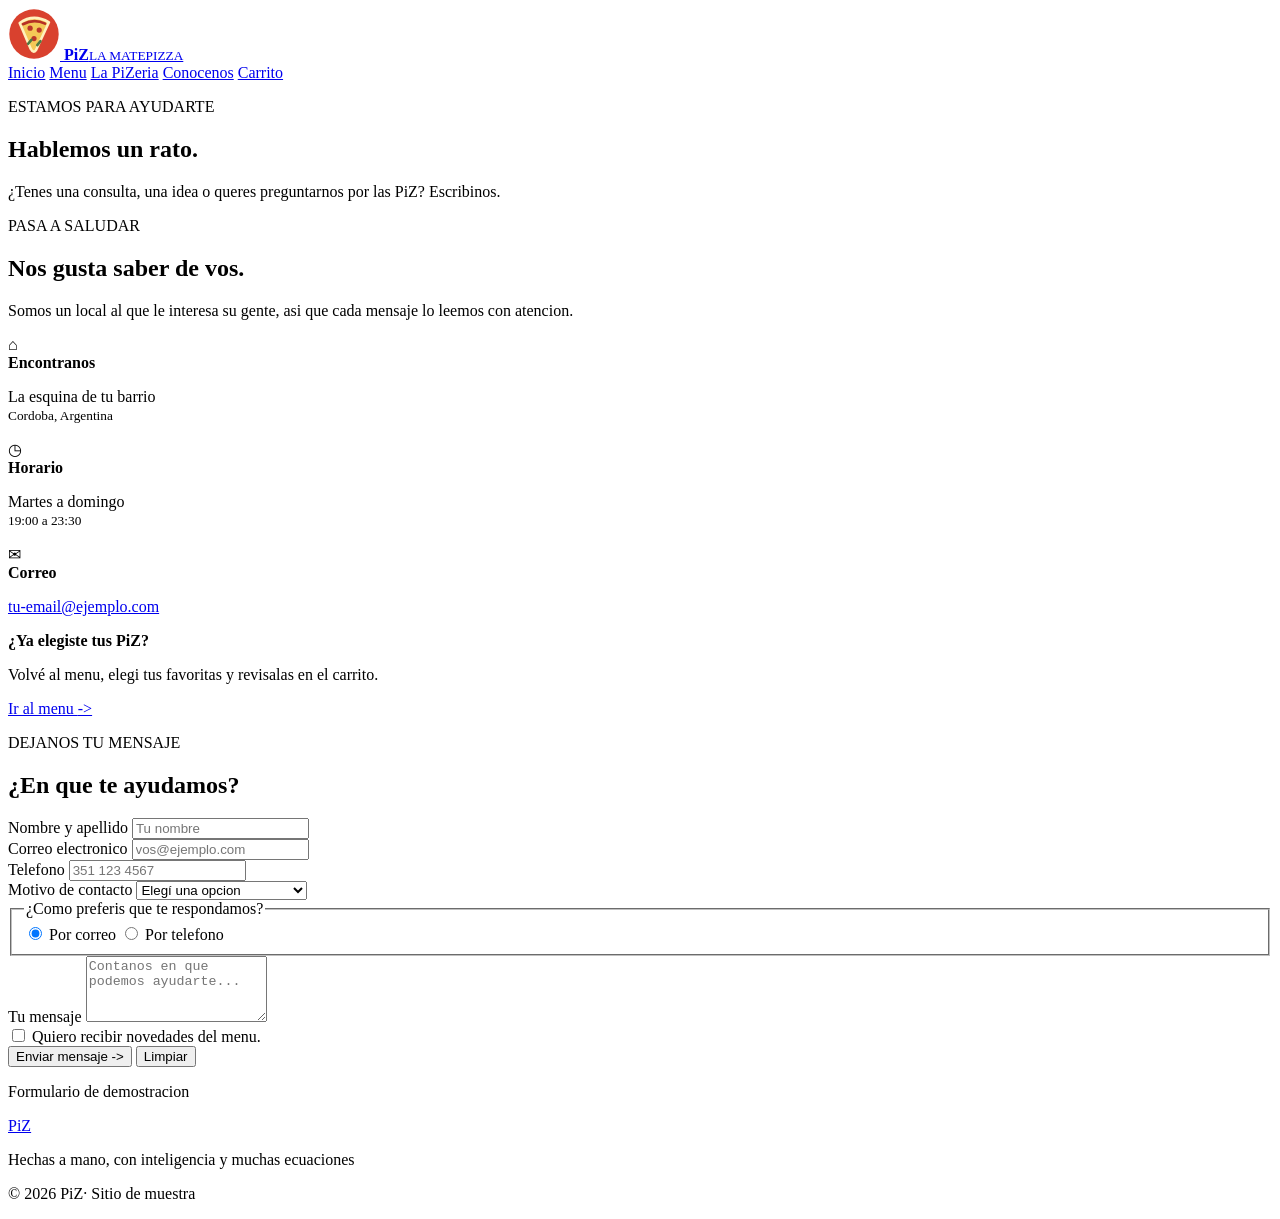
==== contact.html @ 3f4228da "error de nombre de html y terminado el contacto" ====
<!DOCTYPE html>
<html lang="en">
<head>
    <meta charset="UTF-8">
    <meta name="viewport" content="width=device-width, initial-scale=1.0">
    <title>Contacto | PiZ</title>
</head>
<body>
    <header class="headr-sit">
        <div class="container hdr-in">
            <a class="brand" href="index.html">
                <img src="assets/img/logo.svg" alt="Logo de la pizzeria" width="52" height="52">
                <span><strong>PiZ</strong><small>LA MATEPIZZA</small></span>          
            </a>
            <nav class="mn-nav" aria-label="Navegacion">
                <a href="index.html" aria-current="pagina">Inicio</a>
                <a href="menu.html">Menu</a>
                <a href="nos.html">La PiZeria</a>
                <a href="contact.html">Conocenos</a>
                <a href="menu.html#carrito" class="nav-cart">Carrito</a>
            </nav>
        </div>
    </header>
    <main class="inr-pg contact-pg">
        <section class="int-pg container">
            <p class="ceja">ESTAMOS PARA AYUDARTE</p>
            <h1>Hablemos un rato.</h1>
            <p>¿Tenes una consulta, una idea o queres preguntarnos por las PiZ? Escribinos.</p>
        </section>
        <section class="container contact-layt">
            <div class="contact-inf">
                <p class="ceja">PASA A SALUDAR</p>
                <h2>Nos gusta saber de vos.</h2>
                <p>Somos un local al que le interesa su gente, asi que cada mensaje lo leemos con atencion.</p>
                <div class="contact-dtl">
                    <span class="dtl-icn" aria-hidden="true">⌂</span>
                    <div>
                        <strong>Encontranos</strong>
                        <p>La esquina de tu barrio<br><small>Cordoba, Argentina</small></p>
                    </div>
                </div>
                <div class="contact-dtl">
                    <span class="dtl-icn" aria-hidden="true">◷</span>
                    <div>
                        <strong>Horario</strong>
                        <p>Martes a domingo<br><small>19:00 a 23:30</small></p>
                    </div>
                </div>
                <div class="contact-dtl">
                    <span class="dtl-icn" aria-hidden="true">✉</span>
                    <div>
                        <strong>Correo</strong>
                        <p><a href="mailto:tu-email@ejemplo.com">tu-email@ejemplo.com</a><br></p>
                    </div>
                </div>
                <div class="contact-tip">
                    <strong>¿Ya elegiste tus PiZ?</strong>
                    <p>Volvé al menu, elegi tus favoritas y revisalas en el carrito.</p>
                    <a class="txt-link" href="menu.html#piz">Ir al menu <span aria-hidden="true">-&gt;</span></a>
                </div>
            </div>
            <form class="contact-form" action="mailto:tu-email@ejemplo.com" method="post" enctype="text/plain">
                <p class="ceja">DEJANOS TU MENSAJE</p>
                <h2>¿En que te ayudamos?</h2>
                <div class="form-row">
                    <div class="form-field">
                        <label for="nombre">Nombre y apellido</label>
                        <input type="text" name="nombre" id="nombre" autocomplete="name" placeholder="Tu nombre" required>
                    </div>
                    <div class="form-field">
                        <label for="email">Correo electronico</label>
                        <input type="email" name="email" id="email" autocomplete="email" placeholder="vos@ejemplo.com" required>
                    </div>
                </div>
                <div class="form-row">
                    <div class="form-field">
                        <label for="telefono">Telefono</label>
                        <input type="tel" name="telefono" id="telefono" autocomplete="tel" placeholder="351 123 4567">
                    </div>
                    <div class="form-field">
                        <label for="motivo">Motivo de contacto</label>
                        <select id="motivo" name="motivo" required>
                            <option value="" selected disabled>Elegí una opcion</option>
                            <option>Consulta por el menu</option>
                            <option>Pedido o evento</option>
                            <option>Comentario o sugerencia</option>
                            <option>Otro motivo</option>
                        </select>
                    </div>
                </div>
                <fieldset class="form-field">
                    <legend>¿Como preferis que te respondamos?</legend>
                    <div class="choice-row">
                        <label><input type="radio" name="respuesta" value="email" checked> Por correo</label>
                        <label><input type="radio" name="respuesta" value="telefono"> Por telefono</label>
                    </div>
                </fieldset>
                <div class="form-field">
                    <label for="comentarios">Tu mensaje</label>
                    <textarea id="comentarios" name="comentarios" rows="4" placeholder="Contanos en que podemos ayudarte..." required></textarea>
                </div>
                <label class="check-row"><input type="checkbox" name="novedades" value="si"> Quiero recibir novedades del menu.</label>
                <div class="form-actions">
                    <button class="btn btn-primary" type="submit">Enviar mensaje <span aria-hidden="true">-&gt;</span></button>
                    <button class="btn btn-outline" type="reset">Limpiar</button>
                </div>
                <p class="form-note">Formulario de demostracion</p>
            </form>
        </section>
    </main>
    <footer class st-footer>
        <div class="container ftr-inner">
            <a href="index.html" class="ftr-brnd">PiZ</a>
            <p>Hechas a mano, con inteligencia y muchas ecuaciones</p>
            <p class="copy">© 2026 PiZ· Sitio de muestra</p>
        </div>
    </footer>
</body>
</html>
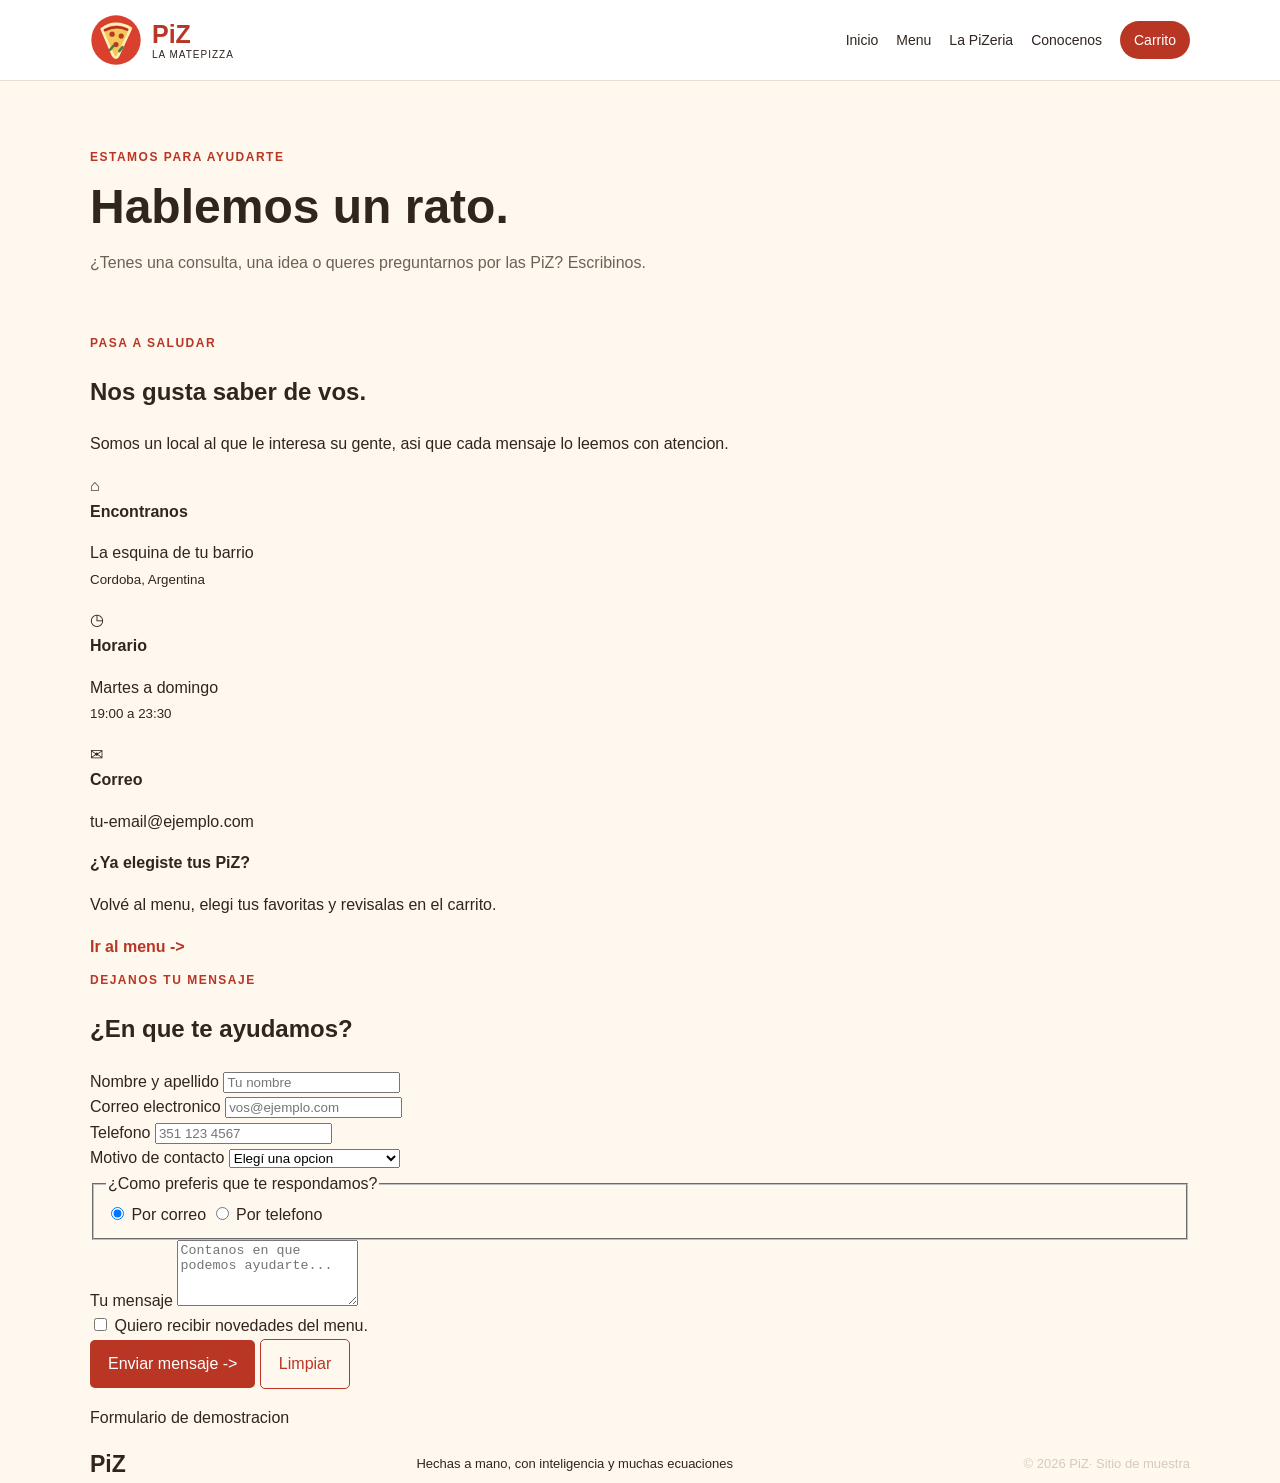
==== commit 69dd19ab: "Añadidos mas detalles a los estilos y solucionados algunos problemas" ====
--- a/contact.html
+++ b/contact.html
@@ -4,6 +4,7 @@
     <meta charset="UTF-8">
     <meta name="viewport" content="width=device-width, initial-scale=1.0">
     <title>Contacto | PiZ</title>
+    <link rel="stylesheet" href="css/style.css">
 </head>
 <body>
     <header class="headr-sit">
--- a/css/style.css
+++ b/css/style.css
@@ -0,0 +1,829 @@
+/* Estilos generales de PiZ */
+* {
+    box-sizing: border-box;
+}
+
+body {
+    margin: 0;
+    background: #fff8ef;
+    color: #30251f;
+    font-family: Arial, Helvetica, sans-serif;
+    line-height: 1.6;
+}
+
+img {
+    display: block;
+    max-width: 100%;
+    height: auto;
+}
+
+a {
+    color: inherit;
+    text-decoration: none;
+}
+
+.container {
+    width: 90%;
+    max-width: 1100px;
+    margin: 0 auto;
+}
+
+/* Encabezado y menu */
+.headr-sit {
+    background: #ffffff;
+    border-bottom: 1px solid #eaded0;
+}
+
+.hdr-in {
+    display: flex;
+    align-items: center;
+    justify-content: space-between;
+    gap: 20px;
+    padding: 14px 0;
+}
+
+.brand {
+    display: flex;
+    align-items: center;
+    gap: 10px;
+}
+
+.brand span {
+    display: flex;
+    flex-direction: column;
+    line-height: 1.2;
+}
+
+.brand strong {
+    color: #b93625;
+    font-size: 25px;
+}
+
+.brand small {
+    font-size: 10px;
+    letter-spacing: 1px;
+}
+
+.mn-nav {
+    display: flex;
+    align-items: center;
+    flex-wrap: wrap;
+    gap: 18px;
+}
+
+.mn-nav a {
+    font-size: 14px;
+}
+
+.mn-nav a:hover {
+    color: #b93625;
+}
+
+.mn-nav .nav-cart {
+    background: #b93625;
+    color: #ffffff;
+    padding: 8px 14px;
+    border-radius: 20px;
+}
+
+/* Titulos y botones */
+.ceja {
+    color: #b93625;
+    font-size: 12px;
+    font-weight: bold;
+    letter-spacing: 1.5px;
+    text-transform: uppercase;
+}
+
+.btn {
+    display: inline-block;
+    border: 0;
+    border-radius: 5px;
+    padding: 11px 18px;
+    font: inherit;
+    cursor: pointer;
+}
+
+.btn-primary {
+    background: #b93625;
+    color: #ffffff;
+}
+
+.btn-primary:hover {
+    background: #922b1e;
+}
+
+.btn-light {
+    background: #fff8ef;
+    color: #30251f;
+}
+
+.btn-outline {
+    border: 1px solid #b93625;
+    background: transparent;
+    color: #b93625;
+}
+
+.txt-link {
+    color: #b93625;
+    font-weight: bold;
+}
+
+/* Parte principal de Inicio */
+.hero {
+    width: 90%;
+    max-width: 1100px;
+    margin: 55px auto;
+    display: grid;
+    grid-template-columns: 1fr 1fr;
+    align-items: center;
+    gap: 35px;
+}
+
+.copy-h h1 {
+    margin: 10px 0;
+    font-size: clamp(34px, 5vw, 58px);
+    line-height: 1.08;
+}
+
+.copy-h h1 em {
+    color: #b93625;
+    font-style: normal;
+}
+
+.desc-h {
+    max-width: 500px;
+    color: #6e6057;
+}
+
+.act-h a {
+    display: inline-block;
+    margin-top: 10px;
+    background: #b93625;
+    color: #ffffff;
+    padding: 11px 18px;
+    border-radius: 5px;
+}
+
+.nts-h {
+    display: flex;
+    flex-wrap: wrap;
+    gap: 15px;
+    margin-top: 22px;
+    font-size: 13px;
+}
+
+.nt-icn {
+    color: #b93625;
+    font-weight: bold;
+    margin-right: 5px;
+}
+
+.stmp-rnd {
+    display: inline-block;
+    background: #f0d7bd;
+    padding: 12px;
+    border-radius: 50%;
+    font-size: 11px;
+    text-align: center;
+}
+
+.capt-h {
+    display: flex;
+    flex-wrap: wrap;
+    gap: 10px;
+    margin-top: 8px;
+    color: #6e6057;
+    font-size: 13px;
+}
+
+.capt-strs {
+    color: #b93625;
+}
+
+.ticker {
+    background: #30251f;
+    color: #ffffff;
+    padding: 13px 5%;
+    text-align: center;
+    font-size: 12px;
+    letter-spacing: 1px;
+}
+
+/* Titulos de las otras paginas */
+.inr-pg {
+    padding-top: 25px;
+}
+
+.int-pg {
+    padding-top: 30px;
+    padding-bottom: 30px;
+}
+
+.int-pg h1 {
+    margin: 8px 0;
+    font-size: clamp(32px, 4vw, 48px);
+    line-height: 1.15;
+}
+
+.int-pg > p:last-child {
+    max-width: 650px;
+    color: #6e6057;
+}
+
+/* Presentacion de la pizzeria */
+.about-story {
+    display: grid;
+    grid-template-columns: 1fr 1fr;
+    align-items: center;
+    gap: 35px;
+    padding-top: 20px;
+    padding-bottom: 55px;
+}
+
+.about-img img {
+    width: 100%;
+    border-radius: 8px;
+}
+
+.about-copy h2 {
+    margin: 8px 0;
+    line-height: 1.2;
+}
+
+.about-copy p {
+    color: #6e6057;
+}
+
+.about-values {
+    display: flex;
+    flex-wrap: wrap;
+    gap: 22px;
+    margin: 25px 0;
+}
+
+.about-values div {
+    display: flex;
+    flex-direction: column;
+    gap: 4px;
+}
+
+.about-values strong {
+    color: #b93625;
+    font-size: 22px;
+}
+
+.about-values span {
+    font-size: 13px;
+}
+
+/* Franja de invitacion */
+.cta-band {
+    background: #b93625;
+    color: #ffffff;
+    padding: 30px 0;
+    margin-top: 20px;
+}
+
+.cta-inner {
+    display: flex;
+    align-items: center;
+    justify-content: space-between;
+    gap: 25px;
+}
+
+.cta-inner h2 {
+    margin: 5px 0;
+}
+
+.cta-inner p {
+    margin: 5px 0;
+}
+
+.cta-inner .ceja {
+    color: #ffe0c9;
+}
+
+/* Pie de pagina */
+.st-footer {
+    background: #30251f;
+    color: #ffffff;
+    padding: 24px 0;
+    margin-top: 35px;
+}
+
+.ftr-inner {
+    display: flex;
+    align-items: center;
+    justify-content: space-between;
+    flex-wrap: wrap;
+    gap: 12px;
+}
+
+.ftr-brnd {
+    font-size: 23px;
+    font-weight: bold;
+}
+
+.ftr-inner p {
+    margin: 0;
+    font-size: 13px;
+}
+
+.copy {
+    color: #d9c8bc;
+}
+
+/* Ajuste para pantallas chicas */
+@media (max-width: 700px) {
+    .hdr-in {
+        flex-direction: column;
+        align-items: flex-start;
+    }
+
+    .mn-nav {
+        gap: 12px;
+    }
+
+    .hero,
+    .about-story {
+        grid-template-columns: 1fr;
+        gap: 22px;
+        margin-top: 30px;
+    }
+
+    .hero {
+        margin-bottom: 30px;
+    }
+
+    .cta-inner {
+        align-items: flex-start;
+        flex-direction: column;
+    }
+
+    .ftr-inner {
+        align-items: flex-start;
+        flex-direction: column;
+    }
+}
+/* Tarjetas destacadas de Inicio */
+.sect {
+    padding-top: 35px;
+    padding-bottom: 35px;
+}
+
+.sect-hdng,
+.section-heading,
+.menu-sec-ttl {
+    display: flex;
+    align-items: end;
+    justify-content: space-between;
+    gap: 20px;
+    margin-bottom: 22px;
+}
+
+.sect-hdng h2,
+.section-heading h2,
+.menu-sec-ttl h2 {
+    margin: 5px 0;
+    line-height: 1.2;
+}
+
+.sect-hdng .ceja,
+.section-heading .ceja,
+.menu-sec-ttl .ceja {
+    margin-bottom: 5px;
+}
+
+.ftr-grid {
+    display: grid;
+    grid-template-columns: repeat(2, minmax(0, 1fr));
+    gap: 22px;
+}
+
+.ftr-card {
+    overflow: hidden;
+    background: #ffffff;
+    border: 1px solid #eaded0;
+    border-radius: 10px;
+}
+
+.ftr-img {
+    display: block;
+    background: #f4e5d6;
+    overflow: hidden;
+}
+
+.ftr-img img {
+    width: 100%;
+    transition: transform 0.2s;
+}
+
+.ftr-img:hover img {
+    transform: scale(1.03);
+}
+
+.ftr-cont {
+    padding: 18px;
+}
+
+.ftr-title,
+.piz-nm-prc {
+    display: flex;
+    align-items: start;
+    justify-content: space-between;
+    gap: 12px;
+}
+
+.ftr-title h3,
+.piz-nm-prc h2 {
+    margin: 0;
+}
+
+.ftr-title strong,
+.piz-nm-prc strong {
+    color: #b93625;
+    white-space: nowrap;
+}
+
+.ftr-cont p {
+    color: #6e6057;
+    margin: 10px 0;
+}
+
+.hdng-nt {
+    color: #6e6057;
+    font-size: 14px;
+}
+
+/* Galeria de PiZ */
+.gallery-sect {
+    background: #f7ebdf;
+    padding: 35px 0 45px;
+}
+
+.photo-grid {
+    display: grid;
+    grid-template-columns: repeat(3, minmax(0, 1fr));
+    gap: 18px;
+}
+
+.photo-grid figure {
+    margin: 0;
+    overflow: hidden;
+    background: #ffffff;
+    border-radius: 8px;
+    border: 1px solid #eaded0;
+}
+
+.photo-grid img {
+    width: 100%;
+}
+
+.photo-grid figcaption {
+    padding: 10px 12px;
+    font-size: 14px;
+    font-weight: bold;
+}
+
+/* Informacion rapida del menu */
+.mn-quick-inf {
+    display: flex;
+    flex-wrap: wrap;
+    align-items: center;
+    gap: 10px;
+    margin-top: 20px;
+    padding: 12px 15px;
+    background: #f7ebdf;
+    border-radius: 6px;
+    color: #6e6057;
+    font-size: 13px;
+}
+
+.mn-quick-inf span {
+    color: #b93625;
+}
+
+.menu-sect {
+    padding-top: 10px;
+    padding-bottom: 45px;
+}
+
+.menu-sec-ttl > p {
+    color: #6e6057;
+    font-size: 14px;
+}
+
+/* Tarjetas del menu */
+.piz-odr {
+    position: relative;
+}
+
+.cart-toggle {
+    position: absolute;
+    width: 1px;
+    height: 1px;
+    opacity: 0;
+    pointer-events: none;
+}
+
+.piz-grd {
+    display: grid;
+    grid-template-columns: repeat(2, minmax(0, 1fr));
+    gap: 18px;
+}
+
+.piz-crd {
+    min-width: 0;
+    overflow: hidden;
+    background: #ffffff;
+    border: 1px solid #eaded0;
+    border-radius: 10px;
+}
+
+.piz-crd-img {
+    position: relative;
+    background: #f4e5d6;
+}
+
+.piz-crd-img img {
+    width: 100%;
+}
+
+.piz-tag {
+    position: absolute;
+    left: 10px;
+    bottom: 10px;
+    max-width: calc(100% - 20px);
+    padding: 5px 9px;
+    background: #ffffff;
+    color: #30251f;
+    border-radius: 4px;
+    font-size: 11px;
+}
+
+.piz-crd-bdy {
+    padding: 15px;
+}
+
+.piz-nm-prc {
+    align-items: center;
+}
+
+.piz-nm-prc h2 {
+    font-size: 20px;
+}
+
+.piz-crd-bdy > p {
+    min-height: 44px;
+    color: #6e6057;
+    font-size: 14px;
+}
+
+.piz-crd-ftr {
+    display: flex;
+    align-items: center;
+    justify-content: space-between;
+    flex-wrap: wrap;
+    gap: 10px;
+    padding-top: 10px;
+    border-top: 1px solid #eaded0;
+}
+
+.porcion {
+    color: #6e6057;
+    font-size: 12px;
+}
+
+.add-btn,
+.rmv-btn {
+    display: inline-block;
+    padding: 7px 11px;
+    border-radius: 5px;
+    font-size: 13px;
+    font-weight: bold;
+    cursor: pointer;
+}
+
+.add-btn {
+    background: #b93625;
+    color: #ffffff;
+}
+
+.add-btn:hover {
+    background: #922b1e;
+}
+
+.rmv-btn {
+    display: none;
+    background: #f0d7bd;
+    color: #30251f;
+}
+
+/* Al marcar una pizza, cambia su boton y aparece en el carrito */
+#p-muzza:checked ~ .mn-layt .piz-crd:nth-child(1) .add-btn,
+#p-napo:checked ~ .mn-layt .piz-crd:nth-child(2) .add-btn,
+#p-peppe:checked ~ .mn-layt .piz-crd:nth-child(3) .add-btn,
+#p-fugaz:checked ~ .mn-layt .piz-crd:nth-child(4) .add-btn,
+#p-c-quesos:checked ~ .mn-layt .piz-crd:nth-child(5) .add-btn,
+#p-aceitunas:checked ~ .mn-layt .piz-crd:nth-child(6) .add-btn,
+#p-jamo-moron:checked ~ .mn-layt .piz-crd:nth-child(7) .add-btn,
+#p-vegie:checked ~ .mn-layt .piz-crd:nth-child(8) .add-btn {
+    display: none;
+}
+
+#p-muzza:checked ~ .mn-layt .piz-crd:nth-child(1) .rmv-btn,
+#p-napo:checked ~ .mn-layt .piz-crd:nth-child(2) .rmv-btn,
+#p-peppe:checked ~ .mn-layt .piz-crd:nth-child(3) .rmv-btn,
+#p-fugaz:checked ~ .mn-layt .piz-crd:nth-child(4) .rmv-btn,
+#p-c-quesos:checked ~ .mn-layt .piz-crd:nth-child(5) .rmv-btn,
+#p-aceitunas:checked ~ .mn-layt .piz-crd:nth-child(6) .rmv-btn,
+#p-jamo-moron:checked ~ .mn-layt .piz-crd:nth-child(7) .rmv-btn,
+#p-vegie:checked ~ .mn-layt .piz-crd:nth-child(8) .rmv-btn {
+    display: inline-block;
+}
+
+/* Carrito */
+.mn-layt {
+    display: grid;
+    grid-template-columns: minmax(0, 1fr) 290px;
+    align-items: start;
+    gap: 22px;
+}
+
+.carro {
+    position: sticky;
+    top: 18px;
+    padding: 18px;
+    background: #ffffff;
+    border: 1px solid #eaded0;
+    border-radius: 10px;
+}
+
+.cart-pan-hd {
+    display: flex;
+    align-items: center;
+    justify-content: space-between;
+    gap: 12px;
+    padding-bottom: 12px;
+    border-bottom: 1px solid #eaded0;
+}
+
+.cart-pan-hd .ceja {
+    margin: 0 0 4px;
+}
+
+.cart-pan-hd h2 {
+    margin: 0;
+    font-size: 22px;
+}
+
+.cart-bag {
+    display: grid;
+    place-items: center;
+    width: 36px;
+    height: 36px;
+    background: #f7ebdf;
+    color: #b93625;
+    border-radius: 50%;
+}
+
+.cart-empy {
+    color: #6e6057;
+    font-size: 14px;
+}
+
+.cart-nonempy {
+    display: none;
+}
+
+.cart-itms {
+    margin: 12px 0;
+    padding: 0;
+    list-style: none;
+}
+
+.cart-itm {
+    display: none;
+    align-items: center;
+    justify-content: space-between;
+    gap: 12px;
+    padding: 9px 0;
+    border-bottom: 1px solid #f0e6dc;
+    font-size: 13px;
+}
+
+.cart-itm strong {
+    color: #b93625;
+    white-space: nowrap;
+}
+
+#p-muzza:checked ~ .mn-layt .cart-empy,
+#p-napo:checked ~ .mn-layt .cart-empy,
+#p-peppe:checked ~ .mn-layt .cart-empy,
+#p-fugaz:checked ~ .mn-layt .cart-empy,
+#p-c-quesos:checked ~ .mn-layt .cart-empy,
+#p-aceitunas:checked ~ .mn-layt .cart-empy,
+#p-jamo-moron:checked ~ .mn-layt .cart-empy,
+#p-vegie:checked ~ .mn-layt .cart-empy {
+    display: none;
+}
+
+#p-muzza:checked ~ .mn-layt .cart-nonempy,
+#p-napo:checked ~ .mn-layt .cart-nonempy,
+#p-peppe:checked ~ .mn-layt .cart-nonempy,
+#p-fugaz:checked ~ .mn-layt .cart-nonempy,
+#p-c-quesos:checked ~ .mn-layt .cart-nonempy,
+#p-aceitunas:checked ~ .mn-layt .cart-nonempy,
+#p-jamo-moron:checked ~ .mn-layt .cart-nonempy,
+#p-vegie:checked ~ .mn-layt .cart-nonempy {
+    display: block;
+}
+
+#p-muzza:checked ~ .mn-layt .item-muzzarella,
+#p-napo:checked ~ .mn-layt .item-napolitana,
+#p-peppe:checked ~ .mn-layt .item-pepperoni,
+#p-fugaz:checked ~ .mn-layt .item-fugaz,
+#p-c-quesos:checked ~ .mn-layt .item-c-quesos,
+#p-aceitunas:checked ~ .mn-layt .item-aceitunas,
+#p-jamo-moron:checked ~ .mn-layt .item-jam-mror,
+#p-vegie:checked ~ .mn-layt .item-vegie {
+    display: flex;
+}
+
+.cart-total {
+    display: flex;
+    justify-content: space-between;
+    gap: 12px;
+    padding-top: 14px;
+    border-top: 2px solid #eaded0;
+    font-weight: bold;
+}
+
+.cart-total .total {
+    color: #b93625;
+}
+
+.cart-contact {
+    display: block;
+    margin-top: 15px;
+    text-align: center;
+}
+
+.btn-pr {
+    background: #b93625;
+    color: #ffffff;
+}
+
+.btn-pr:hover {
+    background: #922b1e;
+}
+
+/* Pantallas medianas y celulares */
+@media (max-width: 900px) {
+    .mn-layt {
+        grid-template-columns: minmax(0, 1fr) 250px;
+        gap: 15px;
+    }
+
+    .piz-grd {
+        grid-template-columns: 1fr;
+    }
+
+    .photo-grid {
+        grid-template-columns: repeat(2, minmax(0, 1fr));
+    }
+}
+
+@media (max-width: 700px) {
+    .ftr-grid,
+    .piz-grd,
+    .mn-layt {
+        grid-template-columns: 1fr;
+    }
+
+    .sect-hdng,
+    .section-heading,
+    .menu-sec-ttl {
+        align-items: flex-start;
+        flex-direction: column;
+        gap: 8px;
+    }
+
+    .photo-grid {
+        grid-template-columns: repeat(2, minmax(0, 1fr));
+        gap: 12px;
+    }
+
+    .carro {
+        position: static;
+    }
+
+    .piz-crd-bdy {
+        padding: 13px;
+    }
+
+    .mn-quick-inf {
+        align-items: flex-start;
+    }
+}
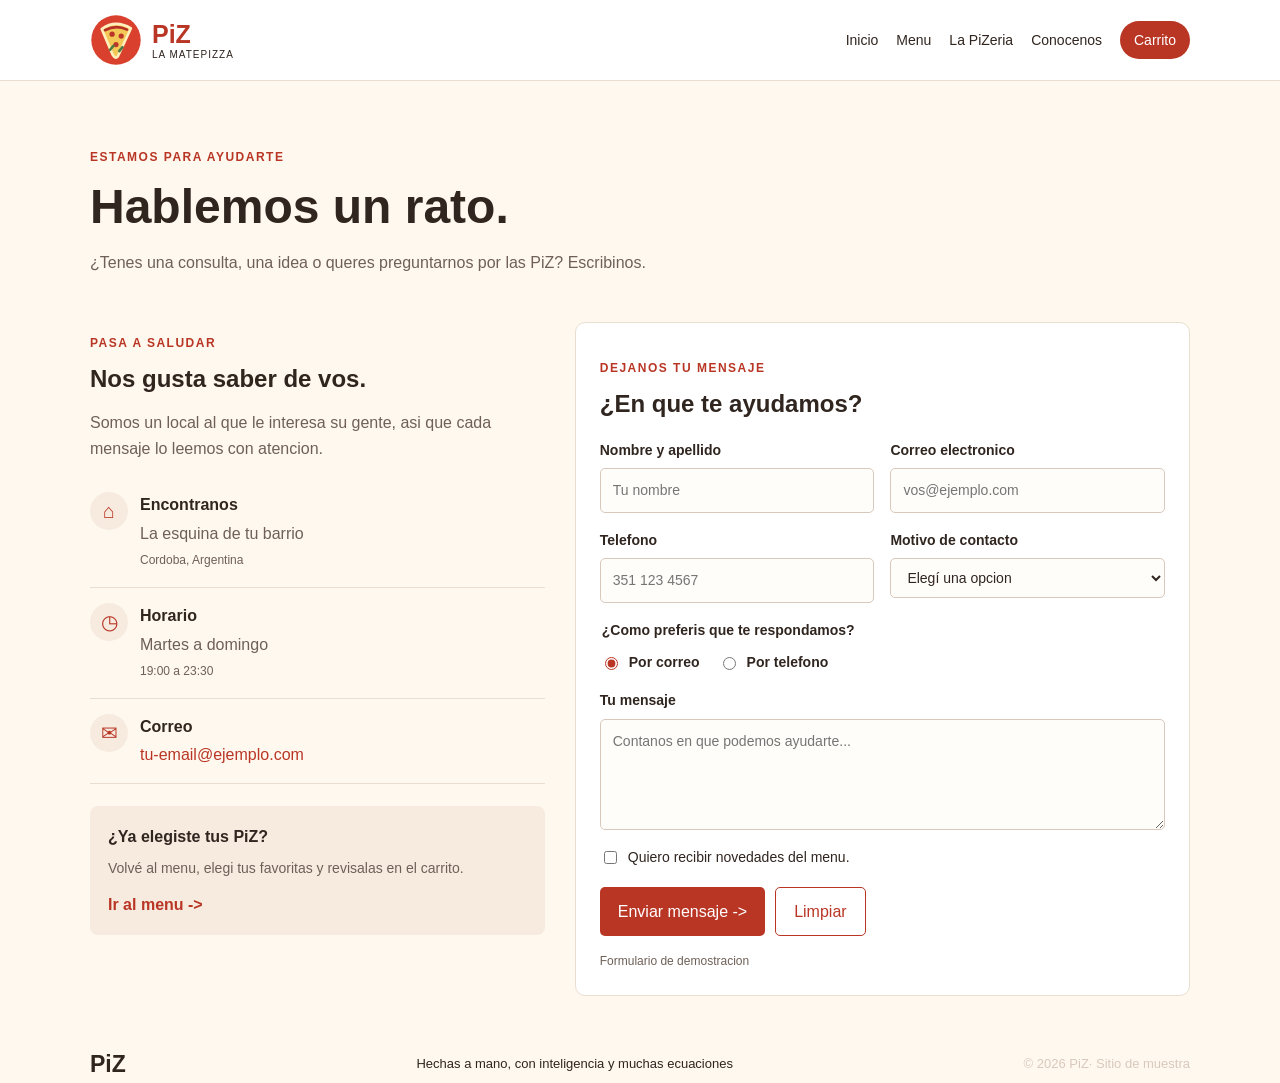
==== commit da4259aa: "Añadidas las fonts y algunos estilos" ====
--- a/contact.html
+++ b/contact.html
@@ -3,6 +3,9 @@
 <head>
     <meta charset="UTF-8">
     <meta name="viewport" content="width=device-width, initial-scale=1.0">
+    <link rel="preconnect" href="https://fonts.googleapis.com">
+    <link rel="preconnect" href="https://fonts.gstatic.com" crossorigin>
+    <link href="https://fonts.googleapis.com/css2?family=DM+Sans:wght@400;500;600;700&family=DM+Serif+Display&display=swap" rel="stylesheet">
     <title>Contacto | PiZ</title>
     <link rel="stylesheet" href="css/style.css">
 </head>
--- a/css/style.css
+++ b/css/style.css
@@ -827,3 +827,417 @@
         align-items: flex-start;
     }
 }
+/* Contacto: informacion y formulario */
+.contact-layt {
+    display: grid;
+    grid-template-columns: minmax(0, 0.85fr) minmax(0, 1.15fr);
+    align-items: start;
+    gap: 30px;
+    margin-bottom: 50px;
+}
+
+.contact-inf h2,
+.contact-form h2 {
+    margin-top: 6px;
+    margin-bottom: 12px;
+    line-height: 1.2;
+}
+
+.contact-inf > p:not(.ceja) {
+    color: #6e6057;
+}
+
+.contact-dtl {
+    display: flex;
+    align-items: flex-start;
+    gap: 12px;
+    padding: 15px 0;
+    border-bottom: 1px solid #eaded0;
+}
+
+.dtl-icn {
+    display: flex;
+    align-items: center;
+    justify-content: center;
+    flex-shrink: 0;
+    width: 38px;
+    height: 38px;
+    background: #f7ebdf;
+    color: #b93625;
+    border-radius: 50%;
+    font-size: 20px;
+}
+
+.contact-dtl strong {
+    display: block;
+    margin-bottom: 3px;
+}
+
+.contact-dtl p {
+    margin: 0;
+    color: #6e6057;
+}
+
+.contact-dtl small {
+    font-size: 12px;
+}
+
+.contact-dtl a {
+    color: #b93625;
+}
+
+.contact-tip {
+    margin-top: 22px;
+    padding: 18px;
+    background: #f7ebdf;
+    border-radius: 8px;
+}
+
+.contact-tip p {
+    margin: 8px 0 12px;
+    color: #6e6057;
+    font-size: 14px;
+}
+
+/* Caja del formulario */
+.contact-form {
+    min-width: 0;
+    padding: 24px;
+    background: #ffffff;
+    border: 1px solid #eaded0;
+    border-radius: 10px;
+}
+
+.contact-form h2 {
+    margin-bottom: 20px;
+}
+
+.form-row {
+    display: grid;
+    grid-template-columns: repeat(2, minmax(0, 1fr));
+    gap: 16px;
+}
+
+.form-field {
+    display: flex;
+    flex-direction: column;
+    gap: 7px;
+    min-width: 0;
+    margin: 0 0 16px;
+}
+
+.form-field label,
+.form-field legend {
+    font-size: 14px;
+    font-weight: bold;
+}
+
+.form-field input,
+.form-field select,
+.form-field textarea {
+    width: 100%;
+    padding: 10px 12px;
+    border: 1px solid #d9c8bc;
+    border-radius: 5px;
+    background: #fffdfa;
+    color: #30251f;
+    font: inherit;
+    font-size: 14px;
+}
+
+.form-field textarea {
+    resize: vertical;
+}
+
+.form-field input:focus,
+.form-field select:focus,
+.form-field textarea:focus {
+    outline: 2px solid #e8b6a7;
+    border-color: #b93625;
+}
+
+fieldset.form-field {
+    padding: 0;
+    border: 0;
+}
+
+.form-field legend {
+    margin-bottom: 10px;
+}
+
+.choice-row {
+    display: flex;
+    flex-wrap: wrap;
+    gap: 18px;
+}
+
+.choice-row label,
+.check-row {
+    display: flex;
+    align-items: center;
+    gap: 8px;
+    font-size: 14px;
+}
+
+.choice-row input,
+.check-row input {
+    width: auto;
+    accent-color: #b93625;
+}
+
+.check-row {
+    margin: 2px 0 18px;
+}
+
+.form-actions {
+    display: flex;
+    flex-wrap: wrap;
+    gap: 10px;
+}
+
+.form-note {
+    margin: 16px 0 0;
+    color: #6e6057;
+    font-size: 12px;
+}
+
+/* Ajustes para que el formulario entre bien en pantallas chicas */
+@media (max-width: 850px) {
+    .contact-layt {
+        gap: 20px;
+    }
+
+    .contact-form {
+        padding: 18px;
+    }
+}
+
+@media (max-width: 700px) {
+    .contact-layt {
+        grid-template-columns: 1fr;
+        gap: 25px;
+    }
+
+    .contact-form {
+        padding: 20px;
+    }
+
+    .form-row {
+        grid-template-columns: 1fr;
+        gap: 0;
+    }
+}
+
+@media (max-width: 420px) {
+    .contact-form {
+        padding: 15px;
+    }
+
+    .form-actions .btn {
+        width: 100%;
+    }
+
+    .photo-grid {
+        grid-template-columns: 1fr;
+    }
+
+    .mn-nav {
+        gap: 10px;
+    }
+
+    .mn-nav a {
+        font-size: 13px;
+    }
+}
+/* Ultimos detalles de PiZ */
+
+/* Marca la pagina actual en el menu */
+.mn-nav a[aria-current="page"] {
+    color: #b93625;
+    font-weight: bold;
+}
+
+/* Hace mas facil ver donde estamos con el teclado */
+a:focus-visible,
+button:focus-visible,
+label:focus-visible,
+input:focus-visible,
+select:focus-visible,
+textarea:focus-visible {
+    outline: 2px solid #b93625;
+    outline-offset: 3px;
+}
+
+/* Efecto suave al pasar por las tarjetas */
+.ftr-card,
+.piz-crd,
+.contact-tip {
+    transition: border-color 0.2s, box-shadow 0.2s;
+}
+
+.ftr-card:hover,
+.piz-crd:hover {
+    border-color: #d9b9a7;
+    box-shadow: 0 4px 14px rgba(48, 37, 31, 0.08);
+}
+
+/* Resalta la pizza cuando esta seleccionada */
+#p-muzza:checked ~ .mn-layt .piz-crd:nth-child(1),
+#p-napo:checked ~ .mn-layt .piz-crd:nth-child(2),
+#p-peppe:checked ~ .mn-layt .piz-crd:nth-child(3),
+#p-fugaz:checked ~ .mn-layt .piz-crd:nth-child(4),
+#p-c-quesos:checked ~ .mn-layt .piz-crd:nth-child(5),
+#p-aceitunas:checked ~ .mn-layt .piz-crd:nth-child(6),
+#p-jamo-moron:checked ~ .mn-layt .piz-crd:nth-child(7),
+#p-vegie:checked ~ .mn-layt .piz-crd:nth-child(8) {
+    border-color: #b93625;
+}
+
+/* Como el sitio no usa JavaScript, el importe se confirma al consultar */
+.cart-total .total::before {
+    content: "A confirmar";
+    color: #b93625;
+    font-size: 13px;
+}
+
+/* Evita que los campos largos rompan el ancho de la pagina */
+.contact-form,
+.form-field,
+.form-field input,
+.form-field select,
+.form-field textarea {
+    min-width: 0;
+}
+
+.form-field textarea {
+    max-width: 100%;
+}
+
+/* Un poco mas de espacio para pantallas medianas */
+@media (max-width: 900px) {
+    .hero {
+        gap: 24px;
+    }
+
+    .contact-layt {
+        grid-template-columns: 1fr 1.1fr;
+    }
+}
+
+/* Ajustes para celulares */
+@media (max-width: 700px) {
+    .hero {
+        padding-top: 5px;
+    }
+
+    .sect,
+    .gallery-sect {
+        padding-top: 25px;
+        padding-bottom: 30px;
+    }
+
+    .mn-layt {
+        gap: 25px;
+    }
+
+    .cart-pan-hd h2 {
+        font-size: 20px;
+    }
+
+    .contact-layt {
+        margin-bottom: 30px;
+    }
+}
+
+@media (max-width: 480px) {
+    .container {
+        width: 92%;
+    }
+
+    .brand strong {
+        font-size: 22px;
+    }
+
+    .mn-nav {
+        width: 100%;
+        gap: 9px 12px;
+    }
+
+    .mn-nav a {
+        font-size: 13px;
+    }
+
+    .copy-h h1 {
+        font-size: clamp(30px, 8vw, 40px);
+    }
+
+    .ftr-grid,
+    .piz-grd,
+    .photo-grid {
+        grid-template-columns: 1fr;
+    }
+
+    .ftr-cont,
+    .piz-crd-bdy {
+        padding: 14px;
+    }
+
+    .contact-form {
+        padding: 16px;
+    }
+
+    .form-actions {
+        flex-direction: column;
+    }
+
+    .form-actions .btn {
+        width: 100%;
+        text-align: center;
+    }
+
+    .cta-band {
+        padding: 25px 0;
+    }
+
+    .ftr-brnd {
+        font-size: 21px;
+    }
+}
+
+/* En pantallas muy angostas, mantenemos todo dentro del ancho */
+@media (max-width: 360px) {
+    .brand {
+        gap: 7px;
+    }
+
+    .brand img {
+        width: 44px;
+        height: 44px;
+    }
+
+    .mn-nav .nav-cart {
+        padding: 6px 10px;
+    }
+
+    .piz-nm-prc {
+        align-items: flex-start;
+        flex-direction: column;
+        gap: 4px;
+    }
+
+    .cart-total {
+        flex-wrap: wrap;
+    }
+}
+
+/* Respeta la preferencia de reducir movimiento */
+@media (prefers-reduced-motion: reduce) {
+    *,
+    *::before,
+    *::after {
+        scroll-behavior: auto !important;
+        transition-duration: 0.01ms !important;
+        animation-duration: 0.01ms !important;
+    }
+}
+
